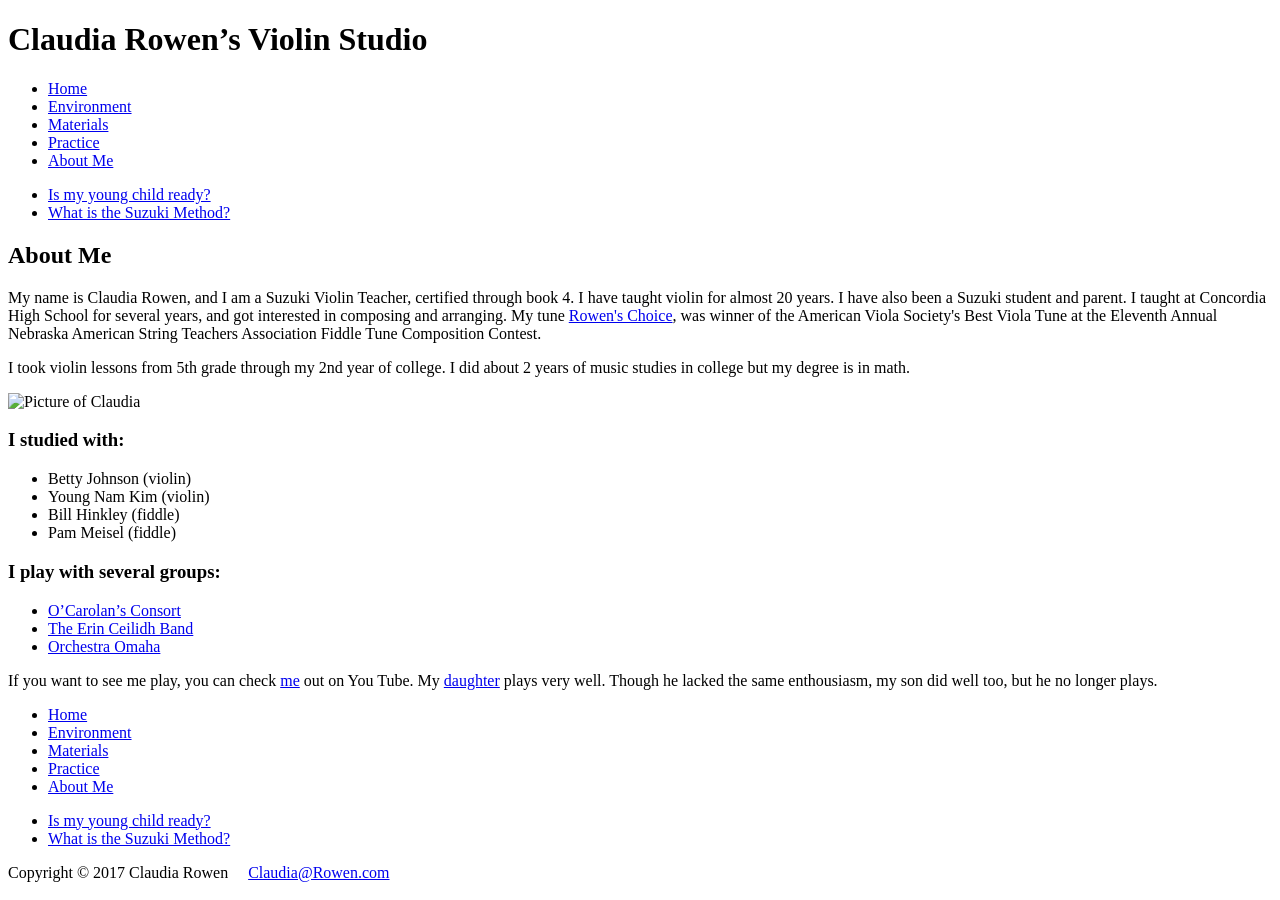
==== aboutme - Copy.html @ d20391f5 "http changed to https http changed to https in all files" ====
<!DOCTYPE html>
<html lang="en">
<head>
  <title> "Claudia Rowen's Violin Studio" </title>
  <meta charset="utf-8">
  <link rel="stylesheet" href="violinstyle.css">
</head>
<body>
<div id="wrapper">
<header>
  <h1>Claudia Rowen&rsquo;s Violin Studio</h1>
<nav>
  <ul>
   <li><a href="violinhome.html">Home</a></li>
   <li><a href="environment.html">Environment</a></li>
   <li><a href="materials.html">Materials</a></li>
   <li><a href="resources.html">Practice</a></li>
   <li><a href="aboutme.html">About Me</a></li>
  </ul>
  <ul>
   <li><a href="ready.html">Is my young child ready?</a></li>
   <li><a href="suzuki.html">What is the Suzuki Method?</a></li>
  </ul>
</nav>
<main>  
  <h2>About Me</h2>
	<p>My name is Claudia Rowen, and I am a Suzuki Violin Teacher, 
	  certified through book 4.  I have taught violin for almost 20 years.  
	  I have also been a Suzuki student and parent.  I taught at Concordia High School 
	  for several years, and got interested in composing and arranging.  My tune <a 
	  href="https://www.americanviolasociety.org/PDFs/Resources/American-Viola-Project/Rowens-Choice.pdf"> 
	  Rowen's Choice</a>, was winner of the American Viola Society's Best Viola Tune
	  at the Eleventh Annual Nebraska American String Teachers Association Fiddle Tune Composition Contest.  
    </p>
	<p>I took violin lessons from 5th grade through my 2nd year of college.  I did about 2 years of music studies in college 
	  but my degree is in math.  
	</p>
	<img src="pics/clodOP2.jpg" alt="Picture of Claudia" 
							width="200" height="150" class="floatright">
    <h3>I studied with:</h3> 
    <ul>
      <li>Betty Johnson (violin) </li> 
      <li>Young Nam Kim (violin)  </li>  
      <li>Bill Hinkley (fiddle) </li>
      <li>Pam Meisel (fiddle)  </li>
    </ul>
    <h3>I play with several groups: </h3>
    <ul>
      <li><a href="https://www.myspace.com/ocarolansconsort">
	    O&rsquo;Carolan&rsquo;s Consort </a> </li>
      <li><a href="https://www.myspace.com/theerinceilidhband"> 
	    The Erin Ceilidh Band</a></li>  
      <li><a href="https://orchestraomaha.org"> Orchestra Omaha</a></li>
    </ul>	
    <p>If you want to see me play, you can check   
      <a href="https://www.youtube.com/watch?v=lcclVFGleWk"> me</a> out on You Tube.  
	  My <a href="https://www.youtube.com/watch?v=bZkR5Pq5fgU"> daughter</a> 
	  plays very well.  Though he lacked the same enthousiasm, my son did well 
	  too, but he no longer plays.
	</p>  
</main>
<footer>
<nav>
  <ul>
   <li><a href="violinhome.html">Home</a></li>
   <li><a href="environment.html">Environment</a></li>
   <li><a href="materials.html">Materials</a></li>
   <li><a href="resources.html">Practice</a></li>
   <li><a href="aboutme.html">About Me</a></li>
  </ul>
  <ul>   
   <li><a href="ready.html">Is my young child ready?</a></li>
   <li><a href="suzuki.html">What is the Suzuki Method?</a></li>
  </ul>
</nav>
<p class ="copyright"> Copyright &copy; 2017 Claudia Rowen &nbsp; &nbsp;
	<a href="mailto:Claudia@mccneb.edu">Claudia@Rowen.com</a></p>
</footer>
</div> <!-- end wrapper -->
</body>
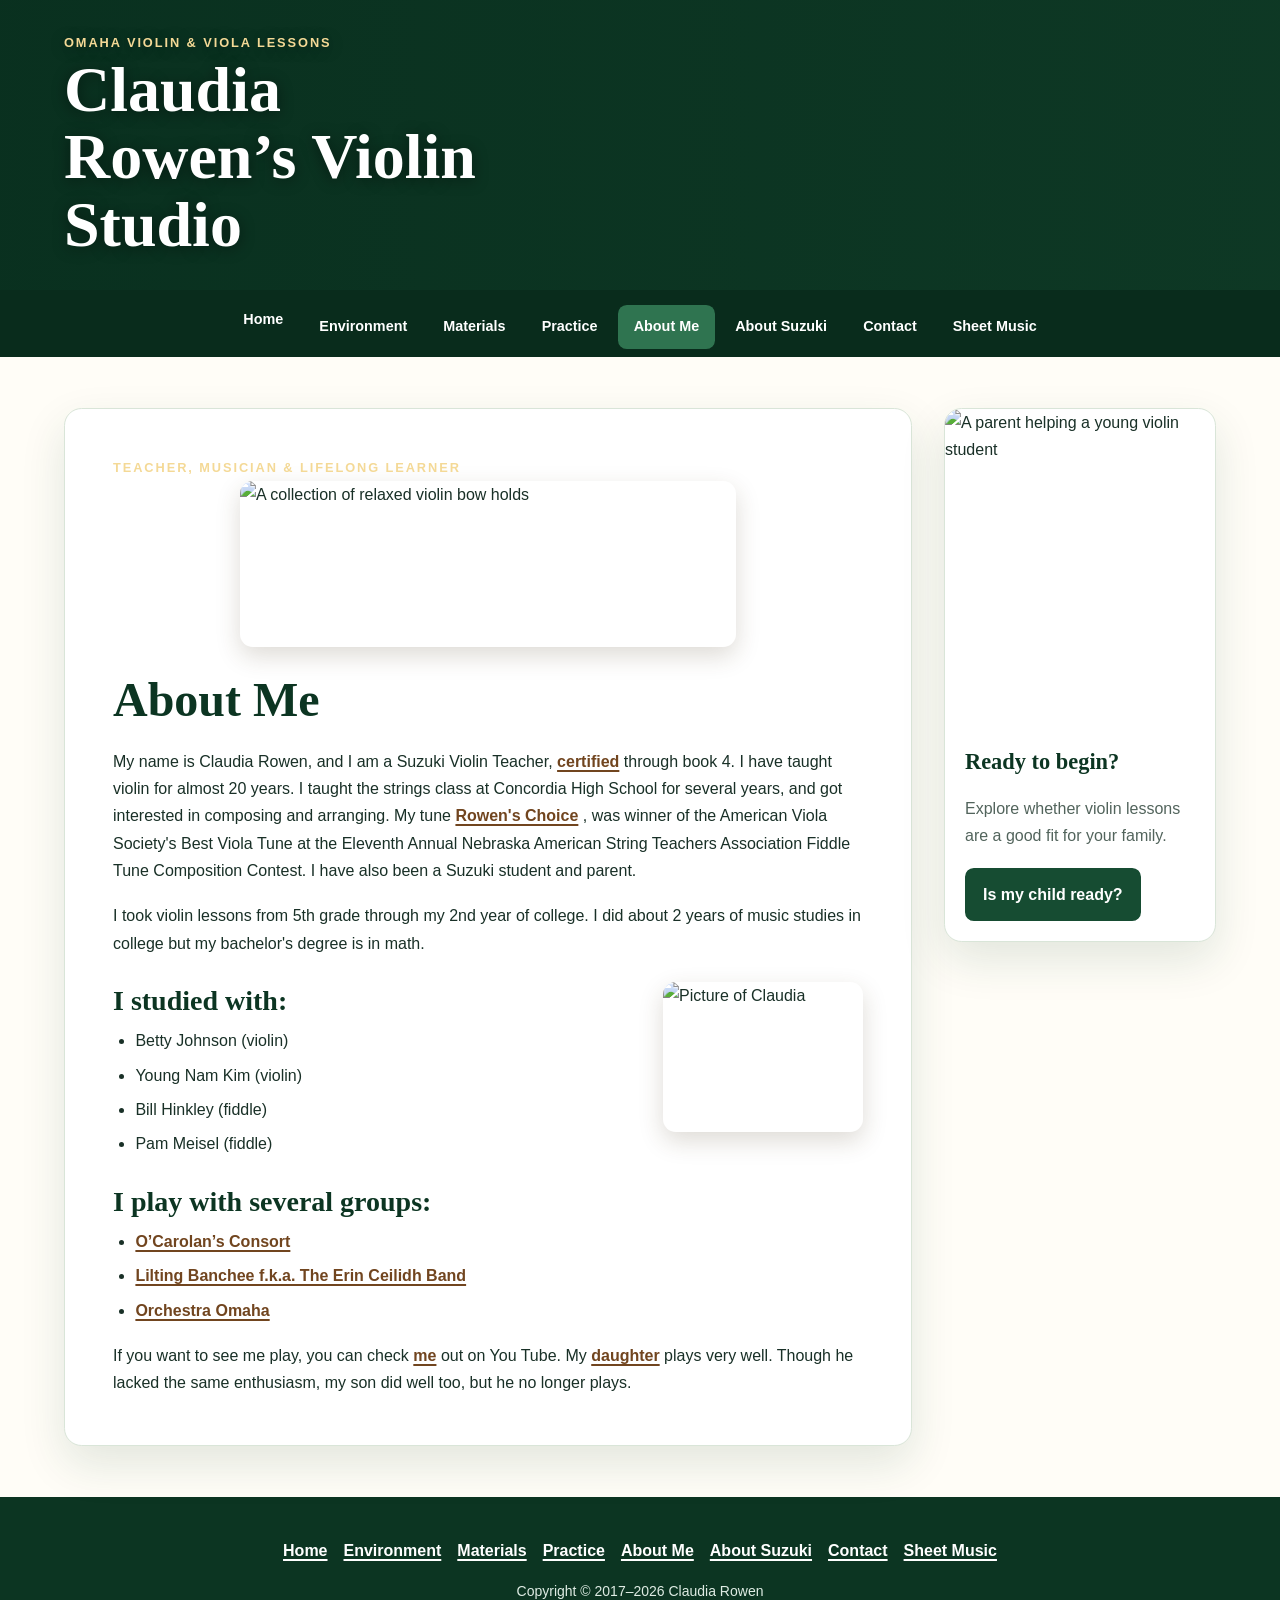
==== commit 8d9bfc87: "Redesign site with responsive accessible layout" ====
--- a/aboutme - Copy.html
+++ b/aboutme - Copy.html
@@ -1,80 +1 @@
-<!DOCTYPE html>
-<html lang="en">
-<head>
-  <title> "Claudia Rowen's Violin Studio" </title>
-  <meta charset="utf-8">
-  <link rel="stylesheet" href="violinstyle.css">
-</head>
-<body>
-<div id="wrapper">
-<header>
-  <h1>Claudia Rowen&rsquo;s Violin Studio</h1>
-<nav>
-  <ul>
-   <li><a href="violinhome.html">Home</a></li>
-   <li><a href="environment.html">Environment</a></li>
-   <li><a href="materials.html">Materials</a></li>
-   <li><a href="resources.html">Practice</a></li>
-   <li><a href="aboutme.html">About Me</a></li>
-  </ul>
-  <ul>
-   <li><a href="ready.html">Is my young child ready?</a></li>
-   <li><a href="suzuki.html">What is the Suzuki Method?</a></li>
-  </ul>
-</nav>
-<main>  
-  <h2>About Me</h2>
-	<p>My name is Claudia Rowen, and I am a Suzuki Violin Teacher, 
-	  certified through book 4.  I have taught violin for almost 20 years.  
-	  I have also been a Suzuki student and parent.  I taught at Concordia High School 
-	  for several years, and got interested in composing and arranging.  My tune <a 
-	  href="https://www.americanviolasociety.org/PDFs/Resources/American-Viola-Project/Rowens-Choice.pdf"> 
-	  Rowen's Choice</a>, was winner of the American Viola Society's Best Viola Tune
-	  at the Eleventh Annual Nebraska American String Teachers Association Fiddle Tune Composition Contest.  
-    </p>
-	<p>I took violin lessons from 5th grade through my 2nd year of college.  I did about 2 years of music studies in college 
-	  but my degree is in math.  
-	</p>
-	<img src="pics/clodOP2.jpg" alt="Picture of Claudia" 
-							width="200" height="150" class="floatright">
-    <h3>I studied with:</h3> 
-    <ul>
-      <li>Betty Johnson (violin) </li> 
-      <li>Young Nam Kim (violin)  </li>  
-      <li>Bill Hinkley (fiddle) </li>
-      <li>Pam Meisel (fiddle)  </li>
-    </ul>
-    <h3>I play with several groups: </h3>
-    <ul>
-      <li><a href="https://www.myspace.com/ocarolansconsort">
-	    O&rsquo;Carolan&rsquo;s Consort </a> </li>
-      <li><a href="https://www.myspace.com/theerinceilidhband"> 
-	    The Erin Ceilidh Band</a></li>  
-      <li><a href="https://orchestraomaha.org"> Orchestra Omaha</a></li>
-    </ul>	
-    <p>If you want to see me play, you can check   
-      <a href="https://www.youtube.com/watch?v=lcclVFGleWk"> me</a> out on You Tube.  
-	  My <a href="https://www.youtube.com/watch?v=bZkR5Pq5fgU"> daughter</a> 
-	  plays very well.  Though he lacked the same enthousiasm, my son did well 
-	  too, but he no longer plays.
-	</p>  
-</main>
-<footer>
-<nav>
-  <ul>
-   <li><a href="violinhome.html">Home</a></li>
-   <li><a href="environment.html">Environment</a></li>
-   <li><a href="materials.html">Materials</a></li>
-   <li><a href="resources.html">Practice</a></li>
-   <li><a href="aboutme.html">About Me</a></li>
-  </ul>
-  <ul>   
-   <li><a href="ready.html">Is my young child ready?</a></li>
-   <li><a href="suzuki.html">What is the Suzuki Method?</a></li>
-  </ul>
-</nav>
-<p class ="copyright"> Copyright &copy; 2017 Claudia Rowen &nbsp; &nbsp;
-	<a href="mailto:Claudia@mccneb.edu">Claudia@Rowen.com</a></p>
-</footer>
-</div> <!-- end wrapper -->
-</body>
+<!DOCTYPE html><html lang="en"><head><meta charset="utf-8"><meta name="viewport" content="width=device-width, initial-scale=1"><meta http-equiv="refresh" content="0; url=aboutme.html"><title>Page moved | Claudia Rowen's Violin Studio</title><link rel="canonical" href="aboutme.html"></head><body><p>This older page has moved to the <a href="aboutme.html">About Me</a>.</p></body></html>
